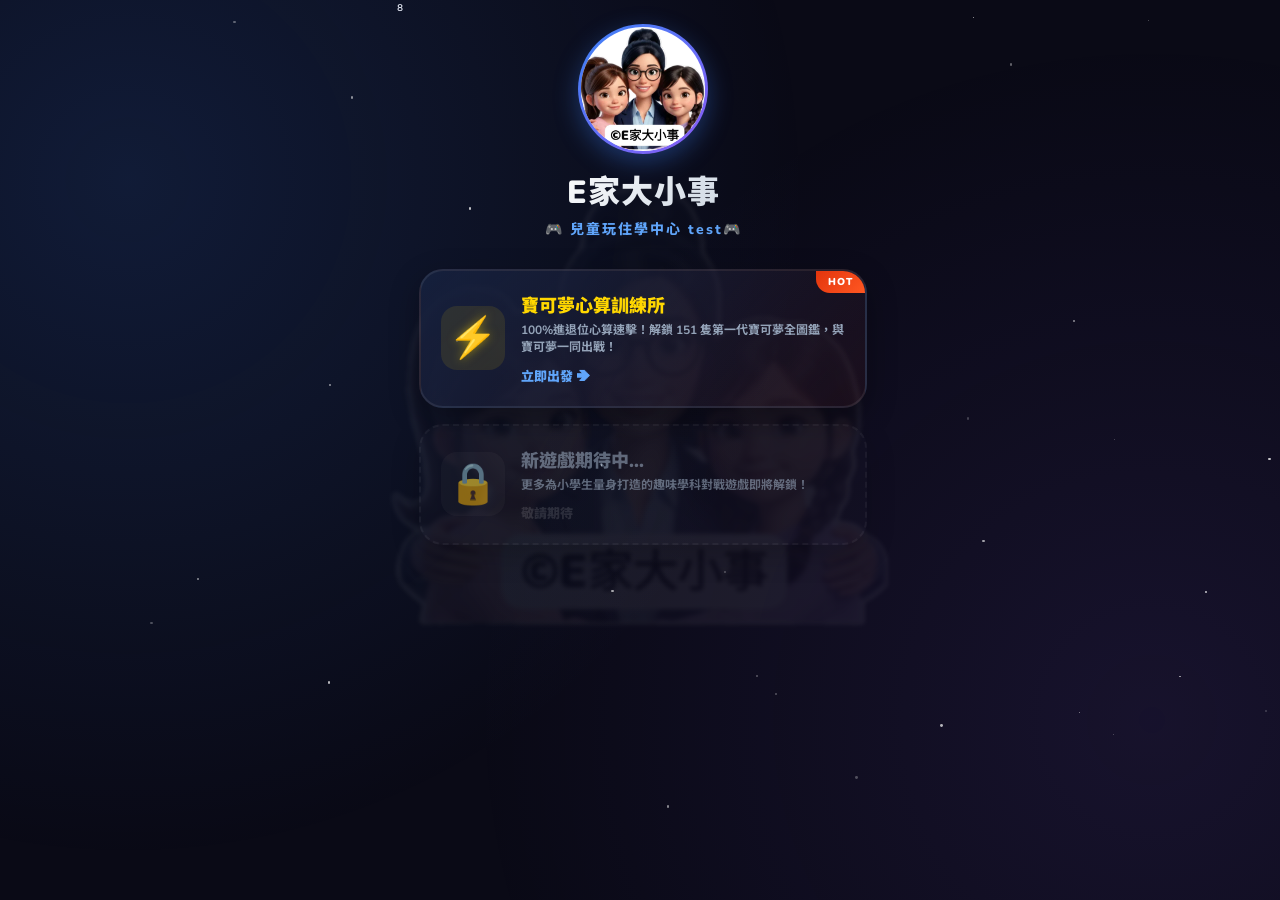
==== index.html @ 953cbdb1 "Update brand subtitle in index.html" ====
⁸<!DOCTYPE html>
<html lang="zh-TW">
<head>
  <meta charset="UTF-8">
  <meta name="viewport" content="width=device-width, initial-scale=1.0, maximum-scale=1.0, user-scalable=no">
  <title>E家大小事 - 兒童玩住學中心test</title>
  <link rel="stylesheet" href="portal.css">
</head>
<body>

<div class="stars" id="portal-stars"></div>

<div class="portal-container">
  <!-- 頂部 Logo 區塊 -->
  <div class="portal-header">
    <div class="brand-logo-wrap">
      <img src="STK-20260402-WA0016.png" alt="E家大小事" class="brand-logo">
    </div>
    <h1 class="brand-title">E家大小事</h1>
    <p class="brand-subtitle">🎮 兒童玩住學中心 test🎮</p>
  </div>

  <!-- 遊戲選擇選單 -->
  <div class="games-grid">
    
    <!-- 遊戲 1: 寶可夢數感訓練所 -->
    <a href="./pokemon-math/index.html" class="game-card pokemon-theme">
      <div class="game-badge">HOT</div>
      <div class="game-icon">⚡</div>
      <div class="game-details">
        <h2 class="game-name">寶可夢心算訓練所</h2>
        <p class="game-desc">100%進退位心算速擊！解鎖 151 隻第一代寶可夢全圖鑑，與寶可夢一同出戰！</p>
        <span class="btn-enter-game">立即出發 ➔</span>
      </div>
    </a>

    <!-- 遊戲 2: 未來預留位置 -->
    <div class="game-card coming-soon">
      <div class="game-icon">🔒</div>
      <div class="game-details">
        <h2 class="game-name">新遊戲期待中...</h2>
        <p class="game-desc">更多為小學生量身打造的趣味學科對戰遊戲即將解鎖！</p>
        <span class="btn-enter-game disabled">敬請期待</span>
      </div>
    </div>

  </div>
</div>

<script>
  // 簡單的大廳背景星星特效
  const container = document.getElementById('portal-stars');
  for (let i = 0; i < 30; i++) {
    const star = document.createElement('div');
    star.className = 'star';
    const size = Math.random() * 2 + 1;
    star.style.cssText = `
      position: absolute;
      background: white;
      border-radius: 50%;
      width: ${size}px;
      height: ${size}px;
      left: ${Math.random() * 100}%;
      top: ${Math.random() * 100}%;
      opacity: ${Math.random() * 0.6 + 0.2};
    `;
    container.appendChild(star);
  }
</script>
</body>
</html>
---- portal.css ----
@import url('https://fonts.googleapis.com/css2?family=Nunito:wght=800;900&family=Noto+Sans+TC:wght=700;900&display=swap');

:root {
  --bg: #0a0a16;
  --surface: rgba(22, 33, 62, 0.85);
  --text: #F0F4FF;
  --text-dim: #94A3B8;
  --yellow: #FFD700;
  --gold: #FFA500;
  --blue: #3B82F6;
  --radius: 24px;
}

* {
  box-sizing: border-box;
  margin: 0;
  padding: 0;
  -webkit-tap-highlight-color: transparent;
}

body {
  font-family: 'Nunito', 'Noto Sans TC', sans-serif;
  background: var(--bg);
  color: var(--text);
  min-height: 100dvh;
  position: relative;
  overflow-x: hidden;
  display: flex;
  justify-content: center;
  align-items: flex-start;
}

/* 核心需求：將大頭貼 Logo 作為全網頁背襯附加，微透明呈現高級感 */
body::before {
  content: '';
  position: fixed;
  inset: 0;
  z-index: -1;
  background-image: url('STK-20260402-WA0016.png');
  background-repeat: no-repeat;
  background-position: center 40%;
  background-size: min(500px, 90vw);
  opacity: 0.06; /* 淡淡的浮水印背景，不干擾文字閱讀 */
  filter: blur(2px);
}

/* 漸層光暈底層 */
body::after {
  content: '';
  position: fixed;
  inset: 0;
  z-index: -2;
  background-image: 
    radial-gradient(circle at 10% 20%, rgba(59, 130, 246, 0.15) 0%, transparent 50%),
    radial-gradient(circle at 90% 80%, rgba(139, 92, 246, 0.1) 0%, transparent 50%);
}

.stars {
  position: fixed;
  inset: 0;
  pointer-events: none;
  z-index: 0;
}

.portal-container {
  position: relative;
  z-index: 1;
  width: 100%;
  max-width: 480px;
  padding: 24px 16px;
  display: flex;
  flex-direction: column;
  align-items: center;
}

/* 品牌頂部視覺 */
.portal-header {
  text-align: center;
  margin-bottom: 30px;
}

.brand-logo-wrap {
  width: 130px;
  height: 130px;
  margin: 0 auto 12px;
  border-radius: 50%;
  background: linear-gradient(135deg, var(--blue), #8b5cf6);
  padding: 3px;
  box-shadow: 0 8px 24px rgba(59, 130, 246, 0.35);
}

.brand-logo {
  width: 100%;
  height: 100%;
  object-fit: cover;
  border-radius: 50%;
  background: white;
}

.brand-title {
  font-size: 32px;
  font-weight: 900;
  letter-spacing: 1px;
  background: linear-gradient(135deg, #ffffff, #cbd5e1);
  -webkit-background-clip: text;
  -webkit-text-fill-color: transparent;
  background-clip: text;
}

.brand-subtitle {
  font-size: 14px;
  color: #60a5fa;
  font-weight: 800;
  margin-top: 4px;
  letter-spacing: 2px;
}

/* 遊戲卡片佈局 */
.games-grid {
  width: 100%;
  display: flex;
  flex-direction: column;
  gap: 16px;
}

.game-card {
  background: var(--surface);
  border: 2px solid rgba(255, 255, 255, 0.08);
  border-radius: var(--radius);
  padding: 20px;
  display: flex;
  gap: 16px;
  align-items: center;
  text-decoration: none;
  color: inherit;
  position: relative;
  overflow: hidden;
  box-shadow: 0 10px 30px rgba(0, 0, 0, 0.3);
  transition: transform 0.2s, border-color 0.2s, box-shadow 0.2s;
}

.game-card:active {
  transform: scale(0.98);
}

/* 特定的寶可夢主題外卡效果 */
.pokemon-theme {
  background: linear-gradient(135deg, rgba(22, 33, 62, 0.9), rgba(227, 53, 13, 0.06));
}

.pokemon-theme:hover, .pokemon-theme:active {
  border-color: rgba(255, 215, 0, 0.4);
  box-shadow: 0 12px 35px rgba(255, 165, 0, 0.15);
}

.game-badge {
  position: absolute;
  top: 0;
  right: 0;
  background: linear-gradient(135deg, #e3350d, #ff5722);
  color: white;
  font-size: 10px;
  font-weight: 900;
  padding: 4px 12px;
  border-bottom-left-radius: 14px;
  letter-spacing: 1px;
}

.game-icon {
  font-size: 40px;
  width: 64px;
  height: 64px;
  background: rgba(255, 255, 255, 0.05);
  border-radius: 16px;
  display: flex;
  align-items: center;
  justify-content: center;
  flex-shrink: 0;
}

.pokemon-theme .game-icon {
  background: rgba(255, 215, 0, 0.1);
  text-shadow: 0 0 10px rgba(255, 215, 0, 0.5);
}

.game-details {
  flex: 1;
  display: flex;
  flex-direction: column;
  gap: 4px;
}

.game-name {
  font-size: 18px;
  font-weight: 900;
  color: white;
}

.pokemon-theme .game-name {
  color: var(--yellow);
}

.game-desc {
  font-size: 12px;
  color: var(--text-dim);
  line-height: 1.4;
  font-weight: 700;
}

.btn-enter-game {
  align-self: flex-start;
  margin-top: 6px;
  font-size: 13px;
  font-weight: 900;
  color: #60a5fa;
}

/* 未解鎖遊戲樣式 */
.coming-soon {
  opacity: 0.6;
  border-style: dashed;
  background: rgba(255, 255, 255, 0.02);
}

.coming-soon .game-name {
  color: var(--text-dim);
}

.btn-enter-game.disabled {
  color: rgba(255, 255, 255, 0.2);
}
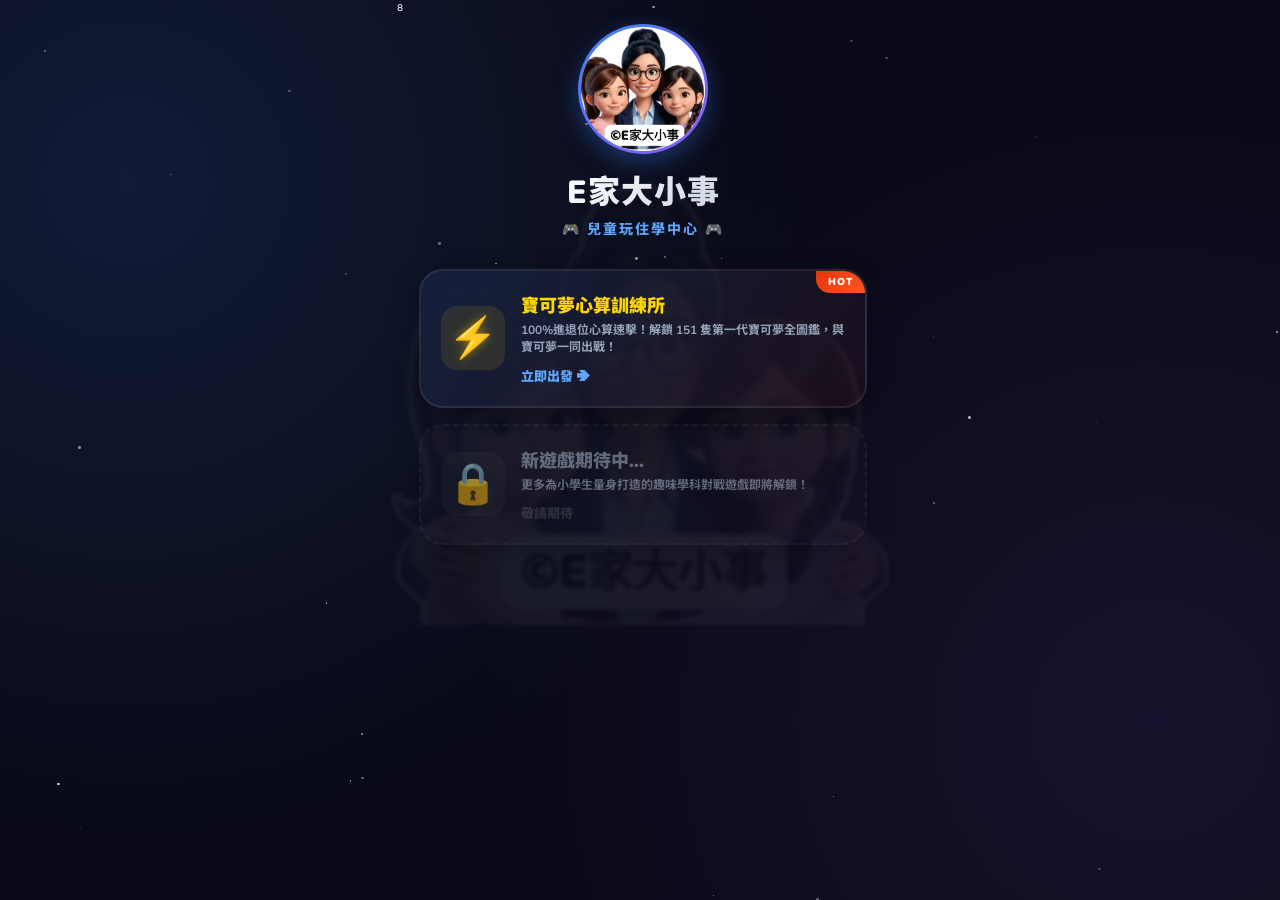
==== commit 8e07ef92: "Update title and subtitle in index.html" ====
--- a/index.html
+++ b/index.html
@@ -3,7 +3,7 @@
 <head>
   <meta charset="UTF-8">
   <meta name="viewport" content="width=device-width, initial-scale=1.0, maximum-scale=1.0, user-scalable=no">
-  <title>E家大小事 - 兒童玩住學中心test</title>
+  <title>E家大小事 - 兒童玩住學中心</title>
   <link rel="stylesheet" href="portal.css">
 </head>
 <body>
@@ -17,7 +17,7 @@
       <img src="STK-20260402-WA0016.png" alt="E家大小事" class="brand-logo">
     </div>
     <h1 class="brand-title">E家大小事</h1>
-    <p class="brand-subtitle">🎮 兒童玩住學中心 test🎮</p>
+    <p class="brand-subtitle">🎮 兒童玩住學中心 🎮</p>
   </div>
 
   <!-- 遊戲選擇選單 -->
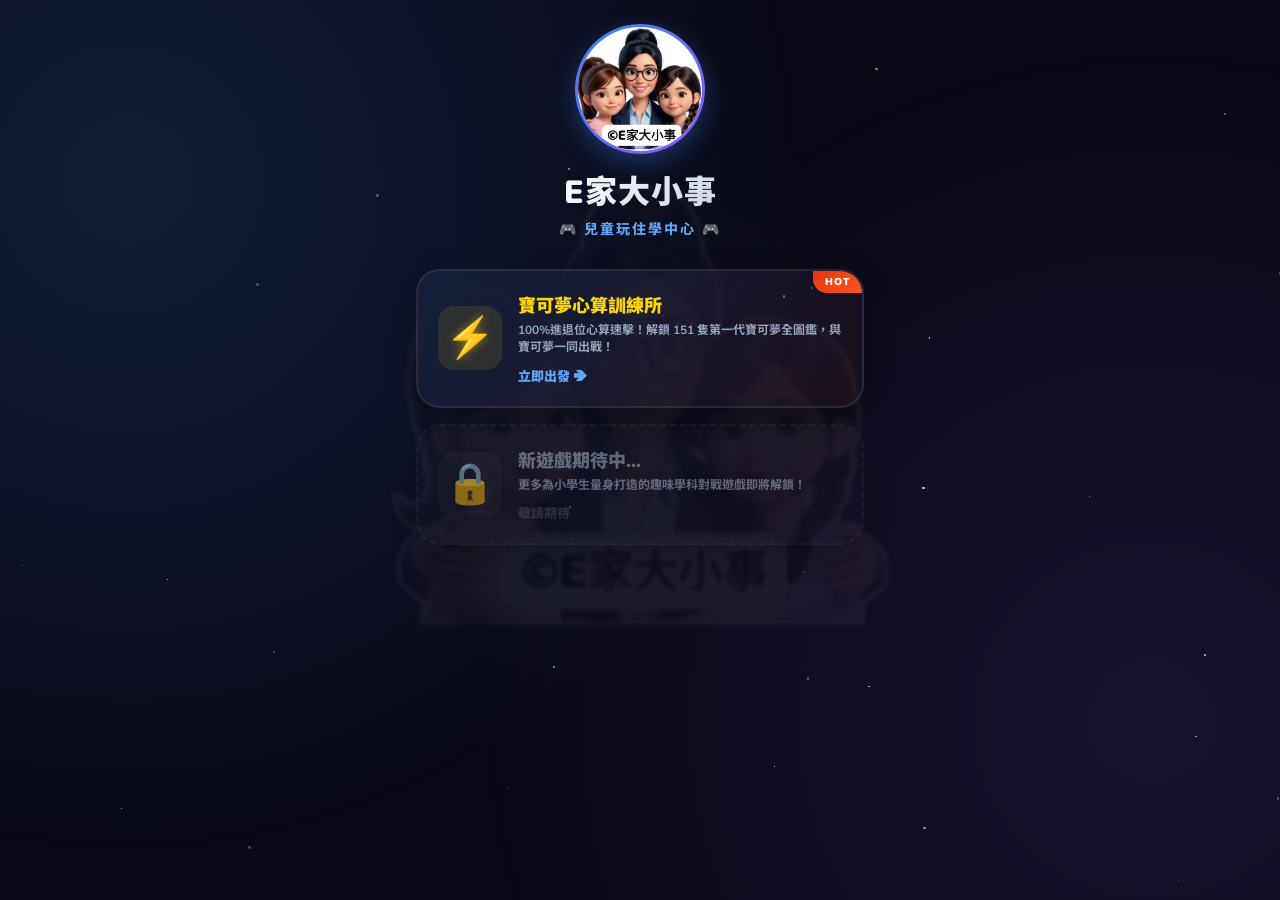
==== commit fdca6991: "Fix DOCTYPE declaration in index.html" ====
--- a/index.html
+++ b/index.html
@@ -1,4 +1,4 @@
-⁸<!DOCTYPE html>
+<!DOCTYPE html>
 <html lang="zh-TW">
 <head>
   <meta charset="UTF-8">
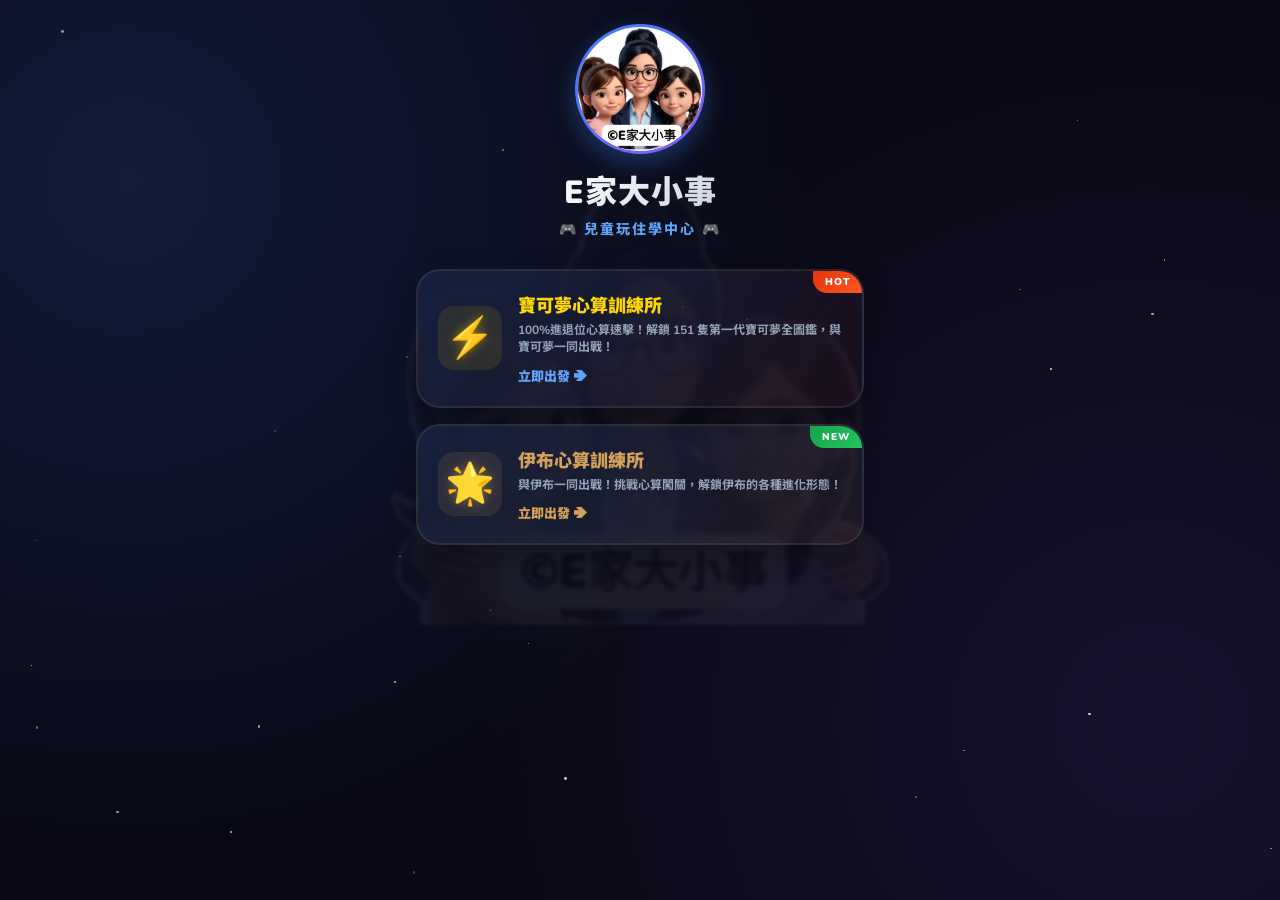
==== commit db23b09c: "Add files via upload" ====
--- a/index.html
+++ b/index.html
@@ -34,15 +34,16 @@
       </div>
     </a>
 
-    <!-- 遊戲 2: 未來預留位置 -->
-    <div class="game-card coming-soon">
-      <div class="game-icon">🔒</div>
+    <!-- 遊戲 2: 伊布心算訓練所 -->
+    <a href="./eevee-math/index.html" class="game-card eevee-theme">
+      <div class="game-badge new-badge">NEW</div>
+      <div class="game-icon">🌟</div>
       <div class="game-details">
-        <h2 class="game-name">新遊戲期待中...</h2>
-        <p class="game-desc">更多為小學生量身打造的趣味學科對戰遊戲即將解鎖！</p>
-        <span class="btn-enter-game disabled">敬請期待</span>
+        <h2 class="game-name">伊布心算訓練所</h2>
+        <p class="game-desc">與伊布一同出戰！挑戰心算闖關，解鎖伊布的各種進化形態！</p>
+        <span class="btn-enter-game">立即出發 ➔</span>
       </div>
-    </div>
+    </a>
 
   </div>
 </div>
--- a/portal.css
+++ b/portal.css
@@ -229,3 +229,31 @@
 .btn-enter-game.disabled {
   color: rgba(255, 255, 255, 0.2);
 }
+
+/* 伊布主題卡片 */
+.eevee-theme {
+  background: linear-gradient(135deg, rgba(22, 33, 62, 0.9), rgba(180, 120, 60, 0.08));
+}
+
+.eevee-theme:hover, .eevee-theme:active {
+  border-color: rgba(210, 160, 90, 0.45);
+  box-shadow: 0 12px 35px rgba(180, 120, 60, 0.18);
+}
+
+.eevee-theme .game-icon {
+  background: rgba(210, 160, 90, 0.12);
+  text-shadow: 0 0 10px rgba(210, 160, 90, 0.5);
+}
+
+.eevee-theme .game-name {
+  color: #d4a05a;
+}
+
+.eevee-theme .btn-enter-game {
+  color: #d4a05a;
+}
+
+/* NEW 標籤（綠色，區別於 HOT 嘅紅色）*/
+.new-badge {
+  background: linear-gradient(135deg, #16a34a, #22c55e);
+}
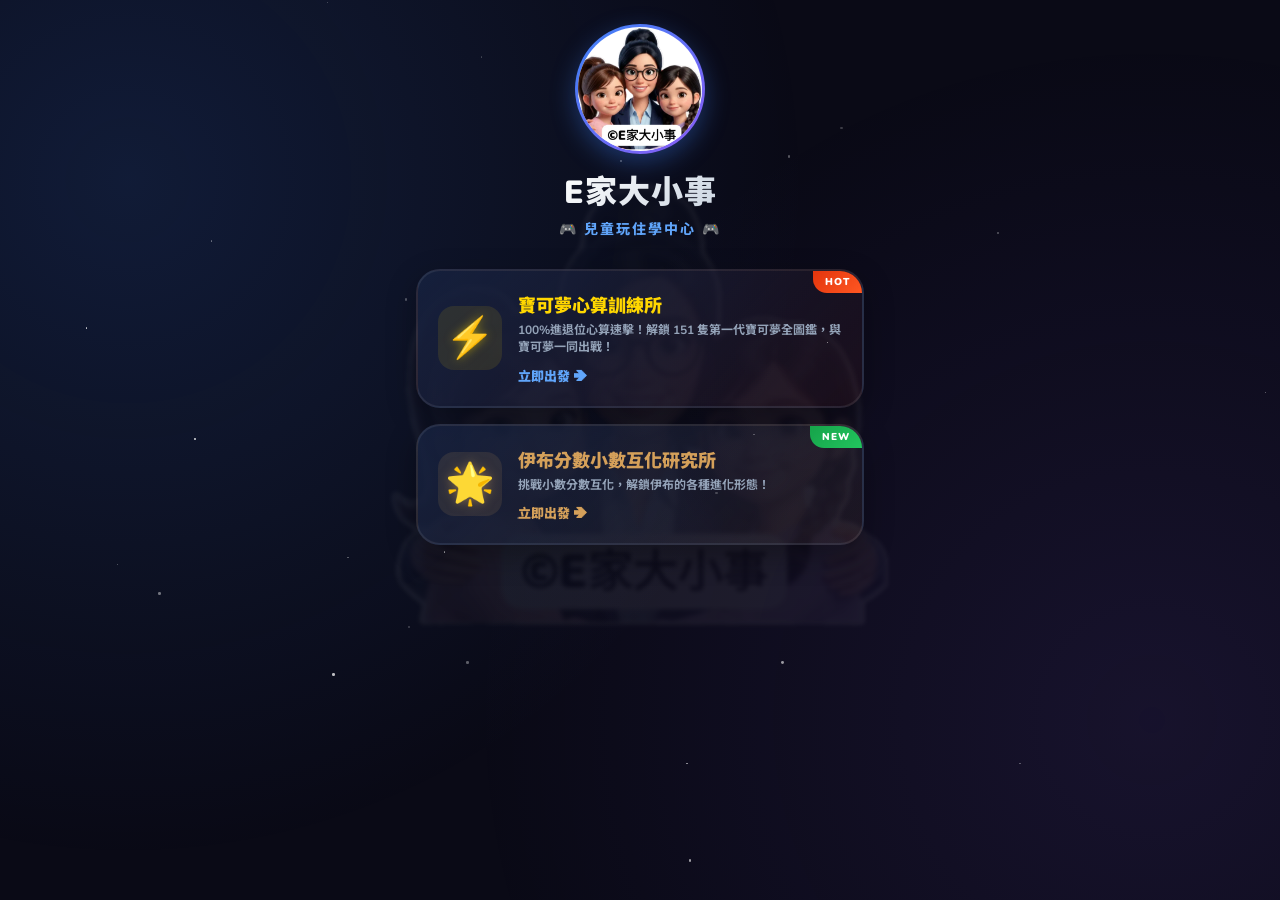
==== commit 6c4fd3f8: "Update game description and title in index.html" ====
--- a/index.html
+++ b/index.html
@@ -34,13 +34,13 @@
       </div>
     </a>
 
-    <!-- 遊戲 2: 伊布心算訓練所 -->
+    <!-- 遊戲 2: 伊布分數小數互化研究所 -->
     <a href="./eevee-math/index.html" class="game-card eevee-theme">
       <div class="game-badge new-badge">NEW</div>
       <div class="game-icon">🌟</div>
       <div class="game-details">
-        <h2 class="game-name">伊布心算訓練所</h2>
-        <p class="game-desc">與伊布一同出戰！挑戰心算闖關，解鎖伊布的各種進化形態！</p>
+        <h2 class="game-name">伊布分數小數互化研究所</h2>
+        <p class="game-desc">挑戰小數分數互化，解鎖伊布的各種進化形態！</p>
         <span class="btn-enter-game">立即出發 ➔</span>
       </div>
     </a>
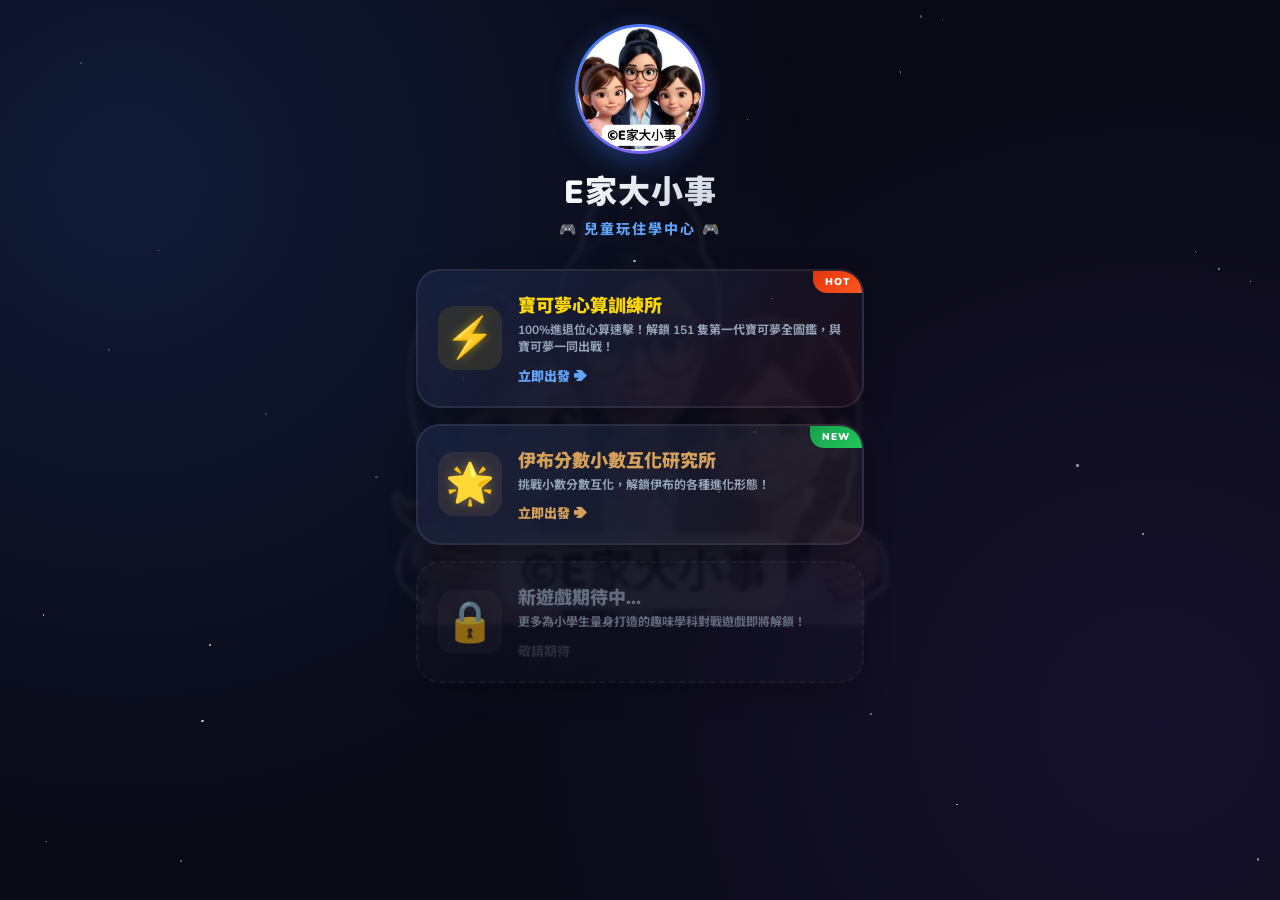
==== commit 95b81126: "Add upcoming game placeholder in index.html Added a placeholder for upcoming games with details." ====
--- a/index.html
+++ b/index.html
@@ -45,6 +45,16 @@
       </div>
     </a>
 
+    <!-- 未來遊戲預留位置 -->
+    <div class="game-card coming-soon">
+      <div class="game-icon">🔒</div>
+      <div class="game-details">
+        <h2 class="game-name">新遊戲期待中...</h2>
+        <p class="game-desc">更多為小學生量身打造的趣味學科對戰遊戲即將解鎖！</p>
+        <span class="btn-enter-game disabled">敬請期待</span>
+      </div>
+    </div>
+
   </div>
 </div>
 
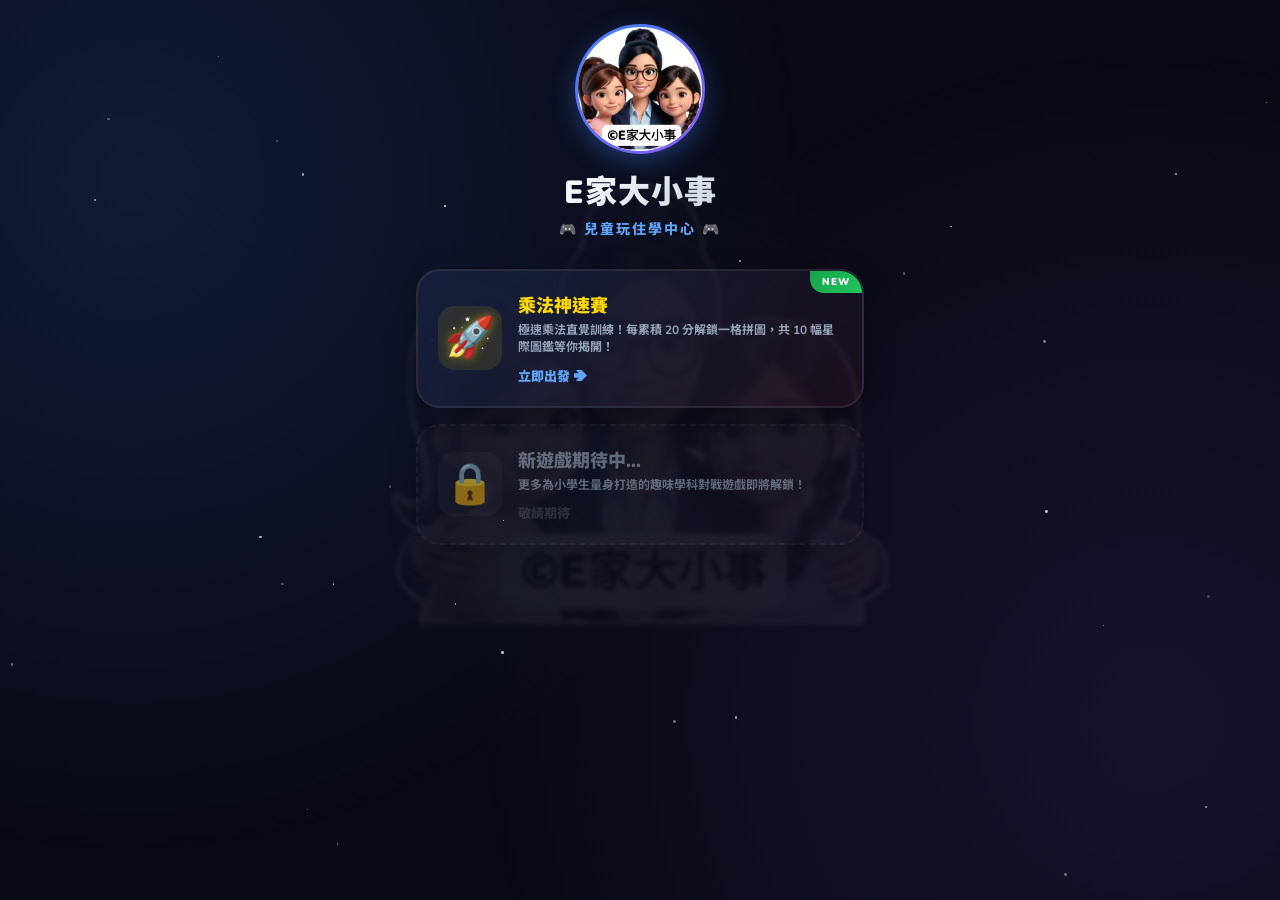
==== commit d57e7257: "Add files via upload" ====
--- a/index.html
+++ b/index.html
@@ -22,8 +22,30 @@
 
   <!-- 遊戲選擇選單 -->
   <div class="games-grid">
-    
-    <!-- 遊戲 1: 寶可夢數感訓練所 -->
+
+    <!-- 遊戲 1: 乘法神速賽 -->
+    <a href="./puzzle-math/index.html" class="game-card pokemon-theme">
+      <div class="game-badge new-badge">NEW</div>
+      <div class="game-icon">🚀</div>
+      <div class="game-details">
+        <h2 class="game-name">乘法神速賽</h2>
+        <p class="game-desc">極速乘法直覺訓練！每累積 20 分解鎖一格拼圖，共 10 幅星際圖鑑等你揭開！</p>
+        <span class="btn-enter-game">立即出發 ➔</span>
+      </div>
+    </a>
+
+    <!-- 遊戲 2: 未來預留位置 -->
+    <div class="game-card coming-soon">
+      <div class="game-icon">🔒</div>
+      <div class="game-details">
+        <h2 class="game-name">新遊戲期待中...</h2>
+        <p class="game-desc">更多為小學生量身打造的趣味學科對戰遊戲即將解鎖！</p>
+        <span class="btn-enter-game disabled">敬請期待</span>
+      </div>
+    </div>
+
+
+    <!-- 遊戲 2: 寶可夢數感訓練所（暫時隱藏）
     <a href="./pokemon-math/index.html" class="game-card pokemon-theme">
       <div class="game-badge">HOT</div>
       <div class="game-icon">⚡</div>
@@ -33,8 +55,9 @@
         <span class="btn-enter-game">立即出發 ➔</span>
       </div>
     </a>
+    -->
 
-    <!-- 遊戲 2: 伊布分數小數互化研究所 -->
+    <!-- 遊戲 3: 伊布分數小數互化研究所（暫時隱藏）
     <a href="./eevee-math/index.html" class="game-card eevee-theme">
       <div class="game-badge new-badge">NEW</div>
       <div class="game-icon">🌟</div>
@@ -44,16 +67,7 @@
         <span class="btn-enter-game">立即出發 ➔</span>
       </div>
     </a>
-
-    <!-- 未來遊戲預留位置 -->
-    <div class="game-card coming-soon">
-      <div class="game-icon">🔒</div>
-      <div class="game-details">
-        <h2 class="game-name">新遊戲期待中...</h2>
-        <p class="game-desc">更多為小學生量身打造的趣味學科對戰遊戲即將解鎖！</p>
-        <span class="btn-enter-game disabled">敬請期待</span>
-      </div>
-    </div>
+    -->
 
   </div>
 </div>
@@ -77,6 +91,54 @@
     `;
     container.appendChild(star);
   }
+
+  // 🔊 遊戲按鈕音效
+  const audioCtx = new (window.AudioContext || window.webkitAudioContext)();
+
+  function playLaunchSound() {
+    // 上升音調：模擬「出發！」的感覺
+    const times = [0, 0.08, 0.16, 0.24];
+    const freqs = [330, 440, 550, 660];
+    times.forEach((t, i) => {
+      const osc = audioCtx.createOscillator();
+      const gain = audioCtx.createGain();
+      osc.connect(gain);
+      gain.connect(audioCtx.destination);
+      osc.type = 'square';
+      osc.frequency.setValueAtTime(freqs[i], audioCtx.currentTime + t);
+      gain.gain.setValueAtTime(0.18, audioCtx.currentTime + t);
+      gain.gain.exponentialRampToValueAtTime(0.001, audioCtx.currentTime + t + 0.12);
+      osc.start(audioCtx.currentTime + t);
+      osc.stop(audioCtx.currentTime + t + 0.13);
+    });
+  }
+
+  function playLockedSound() {
+    // 低沉單音：表示未解鎖
+    const osc = audioCtx.createOscillator();
+    const gain = audioCtx.createGain();
+    osc.connect(gain);
+    gain.connect(audioCtx.destination);
+    osc.type = 'sawtooth';
+    osc.frequency.setValueAtTime(150, audioCtx.currentTime);
+    osc.frequency.linearRampToValueAtTime(100, audioCtx.currentTime + 0.2);
+    gain.gain.setValueAtTime(0.15, audioCtx.currentTime);
+    gain.gain.exponentialRampToValueAtTime(0.001, audioCtx.currentTime + 0.25);
+    osc.start(audioCtx.currentTime);
+    osc.stop(audioCtx.currentTime + 0.26);
+  }
+
+  // 綁定遊戲卡音效
+  document.querySelectorAll('.game-card').forEach(card => {
+    card.addEventListener('click', () => {
+      if (audioCtx.state === 'suspended') audioCtx.resume();
+      if (card.classList.contains('coming-soon')) {
+        playLockedSound();
+      } else {
+        playLaunchSound();
+      }
+    });
+  });
 </script>
 </body>
 </html>
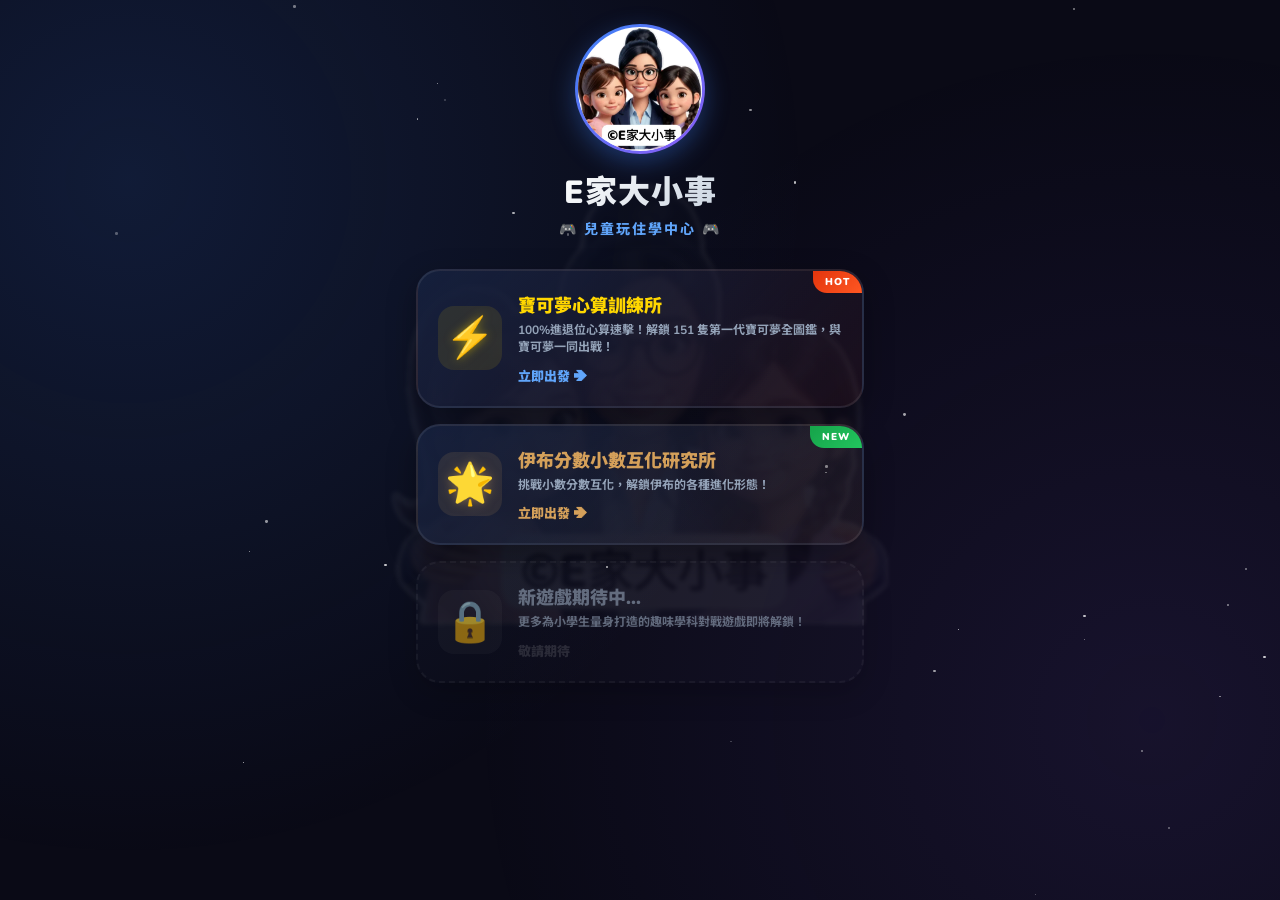
==== commit 98563627: "Add files via upload" ====
--- a/index.html
+++ b/index.html
@@ -22,30 +22,8 @@
 
   <!-- 遊戲選擇選單 -->
   <div class="games-grid">
-
-    <!-- 遊戲 1: 乘法神速賽 -->
-    <a href="./puzzle-math/index.html" class="game-card pokemon-theme">
-      <div class="game-badge new-badge">NEW</div>
-      <div class="game-icon">🚀</div>
-      <div class="game-details">
-        <h2 class="game-name">乘法神速賽</h2>
-        <p class="game-desc">極速乘法直覺訓練！每累積 20 分解鎖一格拼圖，共 10 幅星際圖鑑等你揭開！</p>
-        <span class="btn-enter-game">立即出發 ➔</span>
-      </div>
-    </a>
-
-    <!-- 遊戲 2: 未來預留位置 -->
-    <div class="game-card coming-soon">
-      <div class="game-icon">🔒</div>
-      <div class="game-details">
-        <h2 class="game-name">新遊戲期待中...</h2>
-        <p class="game-desc">更多為小學生量身打造的趣味學科對戰遊戲即將解鎖！</p>
-        <span class="btn-enter-game disabled">敬請期待</span>
-      </div>
-    </div>
-
-
-    <!-- 遊戲 2: 寶可夢數感訓練所（暫時隱藏）
+    
+    <!-- 遊戲 1: 寶可夢數感訓練所 -->
     <a href="./pokemon-math/index.html" class="game-card pokemon-theme">
       <div class="game-badge">HOT</div>
       <div class="game-icon">⚡</div>
@@ -55,9 +33,8 @@
         <span class="btn-enter-game">立即出發 ➔</span>
       </div>
     </a>
-    -->
 
-    <!-- 遊戲 3: 伊布分數小數互化研究所（暫時隱藏）
+    <!-- 遊戲 2: 伊布分數小數互化研究所 -->
     <a href="./eevee-math/index.html" class="game-card eevee-theme">
       <div class="game-badge new-badge">NEW</div>
       <div class="game-icon">🌟</div>
@@ -67,7 +44,16 @@
         <span class="btn-enter-game">立即出發 ➔</span>
       </div>
     </a>
-    -->
+
+    <!-- 未來遊戲預留位置 -->
+    <div class="game-card coming-soon">
+      <div class="game-icon">🔒</div>
+      <div class="game-details">
+        <h2 class="game-name">新遊戲期待中...</h2>
+        <p class="game-desc">更多為小學生量身打造的趣味學科對戰遊戲即將解鎖！</p>
+        <span class="btn-enter-game disabled">敬請期待</span>
+      </div>
+    </div>
 
   </div>
 </div>
@@ -91,54 +77,6 @@
     `;
     container.appendChild(star);
   }
-
-  // 🔊 遊戲按鈕音效
-  const audioCtx = new (window.AudioContext || window.webkitAudioContext)();
-
-  function playLaunchSound() {
-    // 上升音調：模擬「出發！」的感覺
-    const times = [0, 0.08, 0.16, 0.24];
-    const freqs = [330, 440, 550, 660];
-    times.forEach((t, i) => {
-      const osc = audioCtx.createOscillator();
-      const gain = audioCtx.createGain();
-      osc.connect(gain);
-      gain.connect(audioCtx.destination);
-      osc.type = 'square';
-      osc.frequency.setValueAtTime(freqs[i], audioCtx.currentTime + t);
-      gain.gain.setValueAtTime(0.18, audioCtx.currentTime + t);
-      gain.gain.exponentialRampToValueAtTime(0.001, audioCtx.currentTime + t + 0.12);
-      osc.start(audioCtx.currentTime + t);
-      osc.stop(audioCtx.currentTime + t + 0.13);
-    });
-  }
-
-  function playLockedSound() {
-    // 低沉單音：表示未解鎖
-    const osc = audioCtx.createOscillator();
-    const gain = audioCtx.createGain();
-    osc.connect(gain);
-    gain.connect(audioCtx.destination);
-    osc.type = 'sawtooth';
-    osc.frequency.setValueAtTime(150, audioCtx.currentTime);
-    osc.frequency.linearRampToValueAtTime(100, audioCtx.currentTime + 0.2);
-    gain.gain.setValueAtTime(0.15, audioCtx.currentTime);
-    gain.gain.exponentialRampToValueAtTime(0.001, audioCtx.currentTime + 0.25);
-    osc.start(audioCtx.currentTime);
-    osc.stop(audioCtx.currentTime + 0.26);
-  }
-
-  // 綁定遊戲卡音效
-  document.querySelectorAll('.game-card').forEach(card => {
-    card.addEventListener('click', () => {
-      if (audioCtx.state === 'suspended') audioCtx.resume();
-      if (card.classList.contains('coming-soon')) {
-        playLockedSound();
-      } else {
-        playLaunchSound();
-      }
-    });
-  });
 </script>
 </body>
 </html>
